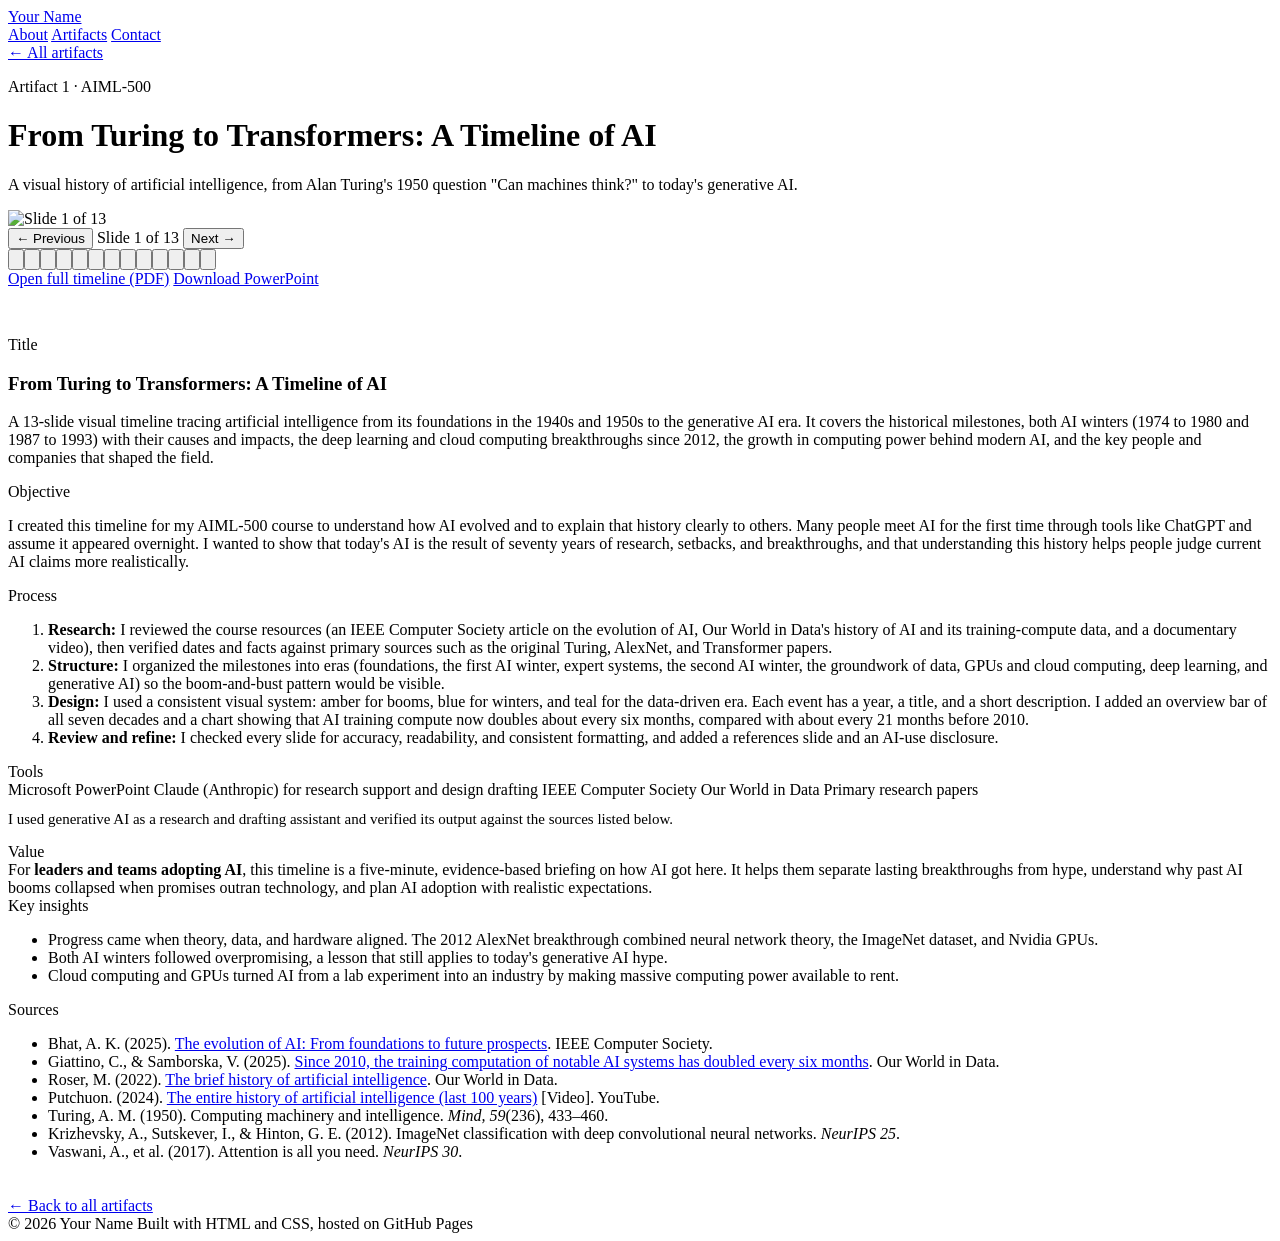
==== ai-timeline.html @ 5d5ebf8d "Add files via upload" ====
<!doctype html>
<html lang="en">
<head>
  <meta charset="utf-8">
  <meta name="viewport" content="width=device-width, initial-scale=1">
  <title>AI Timeline | Portfolio</title>
  <meta name="description" content="Artifact 1: a visual timeline of artificial intelligence from Turing to generative AI, including the AI winters and the deep learning revolution.">
  <link rel="stylesheet" href="../assets/style.css">
</head>
<body>

<header class="site-header">
  <div class="wrap">
    <a class="brand" href="../index.html"><span class="fill">Your Name</span></a>
    <nav class="nav" aria-label="Main">
      <a href="../index.html#about">About</a>
      <a href="../index.html#artifacts" aria-current="page">Artifacts</a>
      <a href="../index.html#contact">Contact</a>
    </nav>
  </div>
</header>

<main>
  <div class="artifact-hero">
    <div class="wrap">
      <div class="crumb"><a href="../index.html#artifacts">&larr; All artifacts</a></div>
      <p class="eyebrow">Artifact 1 · AIML-500</p>
      <h1>From Turing to Transformers: A Timeline of AI</h1>
      <p>A visual history of artificial intelligence, from Alan Turing's 1950 question "Can machines think?" to today's generative AI.</p>
    </div>
  </div>

  <section>
    <div class="wrap">
      <!-- ARTIFACT VISUAL -->
      <div class="viewer" id="viewer">
        <div class="stage"><img id="slide" src="../assets/timeline/slide-01.jpg" alt="Slide 1 of 13"></div>
        <div class="controls">
          <button type="button" id="prev" aria-label="Previous slide">&larr; Previous</button>
          <span class="count" id="count" aria-live="polite">Slide 1 of 13</span>
          <button type="button" id="next" aria-label="Next slide">Next &rarr;</button>
        </div>
        <div class="thumbs" id="thumbs" aria-label="All slides"></div>
      </div>
      <div class="downloads">
        <a class="btn btn-primary" href="../assets/timeline/AI_History_Timeline.pdf" target="_blank" rel="noopener">Open full timeline (PDF)</a>
        <a class="btn btn-light" href="../assets/timeline/AI_History_Timeline.pptx">Download PowerPoint</a>
      </div>

      <div style="margin-top:48px">
        <!-- TITLE -->
        <div class="entry">
          <div class="label">Title</div>
          <div>
            <h3>From Turing to Transformers: A Timeline of AI</h3>
            <p>A 13-slide visual timeline tracing artificial intelligence from its foundations in the 1940s and 1950s to the generative AI era. It covers the historical milestones, both AI winters (1974 to 1980 and 1987 to 1993) with their causes and impacts, the deep learning and cloud computing breakthroughs since 2012, the growth in computing power behind modern AI, and the key people and companies that shaped the field.</p>
          </div>
        </div>

        <!-- OBJECTIVE -->
        <div class="entry">
          <div class="label">Objective</div>
          <div>
            <p>I created this timeline for my AIML-500 course to understand how AI evolved and to explain that history clearly to others. Many people meet AI for the first time through tools like ChatGPT and assume it appeared overnight. I wanted to show that today's AI is the result of seventy years of research, setbacks, and breakthroughs, and that understanding this history helps people judge current AI claims more realistically.</p>
          </div>
        </div>

        <!-- PROCESS -->
        <div class="entry">
          <div class="label">Process</div>
          <div>
            <ol>
              <li><strong>Research:</strong> I reviewed the course resources (an IEEE Computer Society article on the evolution of AI, Our World in Data's history of AI and its training-compute data, and a documentary video), then verified dates and facts against primary sources such as the original Turing, AlexNet, and Transformer papers.</li>
              <li><strong>Structure:</strong> I organized the milestones into eras (foundations, the first AI winter, expert systems, the second AI winter, the groundwork of data, GPUs and cloud computing, deep learning, and generative AI) so the boom-and-bust pattern would be visible.</li>
              <li><strong>Design:</strong> I used a consistent visual system: amber for booms, blue for winters, and teal for the data-driven era. Each event has a year, a title, and a short description. I added an overview bar of all seven decades and a chart showing that AI training compute now doubles about every six months, compared with about every 21 months before 2010.</li>
              <li><strong>Review and refine:</strong> I checked every slide for accuracy, readability, and consistent formatting, and added a references slide and an AI-use disclosure.</li>
            </ol>
          </div>
        </div>

        <!-- TOOLS -->
        <div class="entry">
          <div class="label">Tools</div>
          <div>
            <div class="tools">
              <span>Microsoft PowerPoint</span>
              <span>Claude (Anthropic) for research support and design drafting</span>
              <span>IEEE Computer Society</span>
              <span>Our World in Data</span>
              <span>Primary research papers</span>
            </div>
            <p style="margin-top:12px;font-size:15px;color:var(--muted)">I used generative AI as a research and drafting assistant and verified its output against the sources listed below.</p>
          </div>
        </div>

        <!-- VALUE -->
        <div class="entry">
          <div class="label">Value</div>
          <div>
            <div class="value-box">For <strong>leaders and teams adopting AI</strong>, this timeline is a five-minute, evidence-based briefing on how AI got here. It helps them separate lasting breakthroughs from hype, understand why past AI booms collapsed when promises outran technology, and plan AI adoption with realistic expectations.</div>
          </div>
        </div>

        <!-- KEY INSIGHTS -->
        <div class="entry">
          <div class="label">Key insights</div>
          <div>
            <ul>
              <li>Progress came when theory, data, and hardware aligned. The 2012 AlexNet breakthrough combined neural network theory, the ImageNet dataset, and Nvidia GPUs.</li>
              <li>Both AI winters followed overpromising, a lesson that still applies to today's generative AI hype.</li>
              <li>Cloud computing and GPUs turned AI from a lab experiment into an industry by making massive computing power available to rent.</li>
            </ul>
          </div>
        </div>

        <!-- SOURCES -->
        <div class="entry">
          <div class="label">Sources</div>
          <div>
            <ul class="sources">
              <li>Bhat, A. K. (2025). <a href="https://www.computer.org/publications/tech-news/research/evolution-of-ai" target="_blank" rel="noopener">The evolution of AI: From foundations to future prospects</a>. IEEE Computer Society.</li>
              <li>Giattino, C., &amp; Samborska, V. (2025). <a href="https://ourworldindata.org/data-insights/since-2010-the-training-computation-of-notable-ai-systems-has-doubled-every-six-months" target="_blank" rel="noopener">Since 2010, the training computation of notable AI systems has doubled every six months</a>. Our World in Data.</li>
              <li>Roser, M. (2022). <a href="https://ourworldindata.org/brief-history-of-ai" target="_blank" rel="noopener">The brief history of artificial intelligence</a>. Our World in Data.</li>
              <li>Putchuon. (2024). <a href="https://www.youtube.com/watch?v=mSd9nmPM7Vg" target="_blank" rel="noopener">The entire history of artificial intelligence (last 100 years)</a> [Video]. YouTube.</li>
              <li>Turing, A. M. (1950). Computing machinery and intelligence. <em>Mind, 59</em>(236), 433&ndash;460.</li>
              <li>Krizhevsky, A., Sutskever, I., &amp; Hinton, G. E. (2012). ImageNet classification with deep convolutional neural networks. <em>NeurIPS 25</em>.</li>
              <li>Vaswani, A., et al. (2017). Attention is all you need. <em>NeurIPS 30</em>.</li>
            </ul>
          </div>
        </div>
      </div>

      <div class="btns" style="margin-top:36px">
        <a class="btn btn-light" href="../index.html#artifacts">&larr; Back to all artifacts</a>
      </div>
    </div>
  </section>
</main>

<footer>
  <div class="wrap">
    <span>&copy; 2026 <span class="fill">Your Name</span></span>
    <span>Built with HTML and CSS, hosted on GitHub Pages</span>
  </div>
</footer>

<script>
  (function () {
    var total = 13, i = 0;
    var img = document.getElementById('slide'), count = document.getElementById('count'), thumbs = document.getElementById('thumbs');
    var src = function (n) { return '../assets/timeline/slide-' + String(n + 1).padStart(2, '0') + '.jpg'; };
    for (var n = 0; n < total; n++) {
      var b = document.createElement('button');
      b.type = 'button'; b.setAttribute('aria-label', 'Go to slide ' + (n + 1));
      b.innerHTML = '<img src="' + src(n) + '" alt="" loading="lazy">';
      b.addEventListener('click', (function (k) { return function () { show(k); }; })(n));
      thumbs.appendChild(b);
    }
    function show(n) {
      i = (n + total) % total;
      img.src = src(i); img.alt = 'Slide ' + (i + 1) + ' of ' + total;
      count.textContent = 'Slide ' + (i + 1) + ' of ' + total;
      Array.prototype.forEach.call(thumbs.children, function (t, k) { t.setAttribute('aria-current', k === i ? 'true' : 'false'); });
    }
    document.getElementById('prev').addEventListener('click', function () { show(i - 1); });
    document.getElementById('next').addEventListener('click', function () { show(i + 1); });
    document.addEventListener('keydown', function (e) {
      if (e.key === 'ArrowLeft') show(i - 1);
      if (e.key === 'ArrowRight') show(i + 1);
    });
    show(0);
  })();
</script>
</body>
</html>
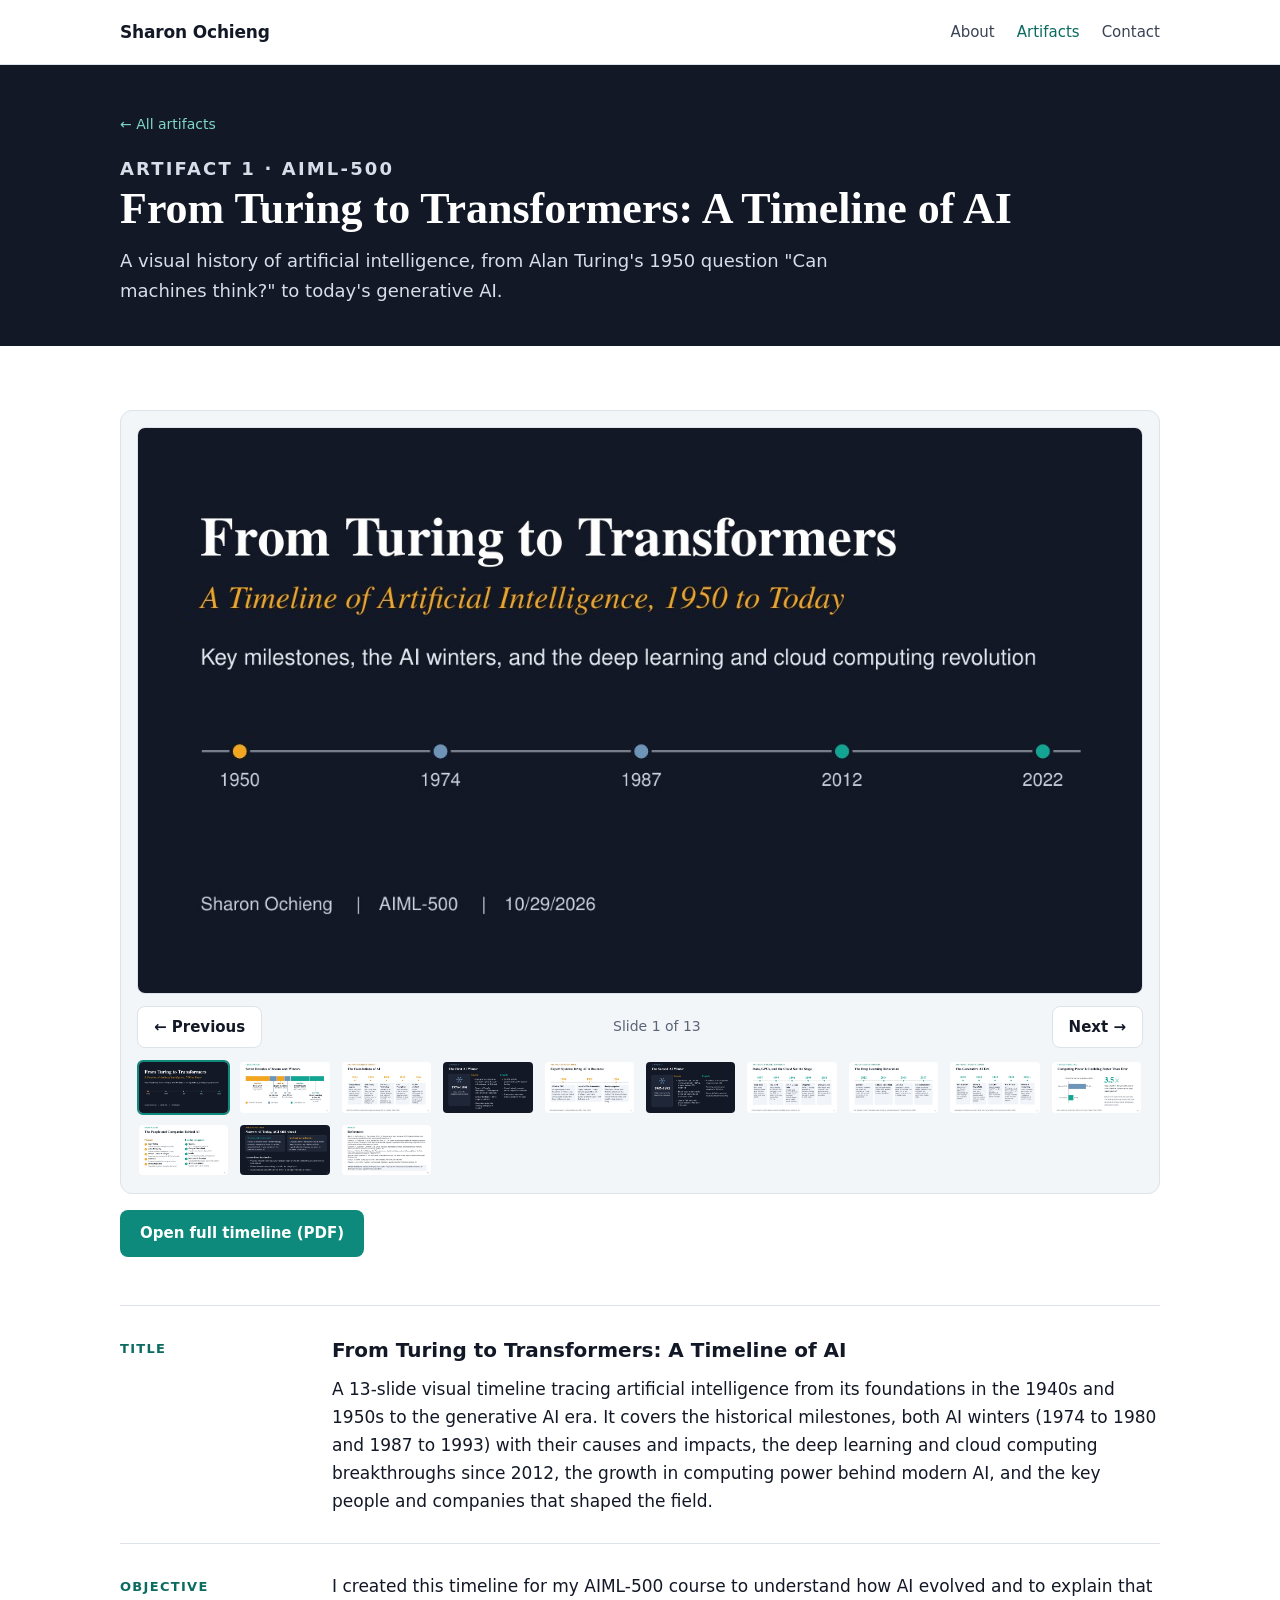
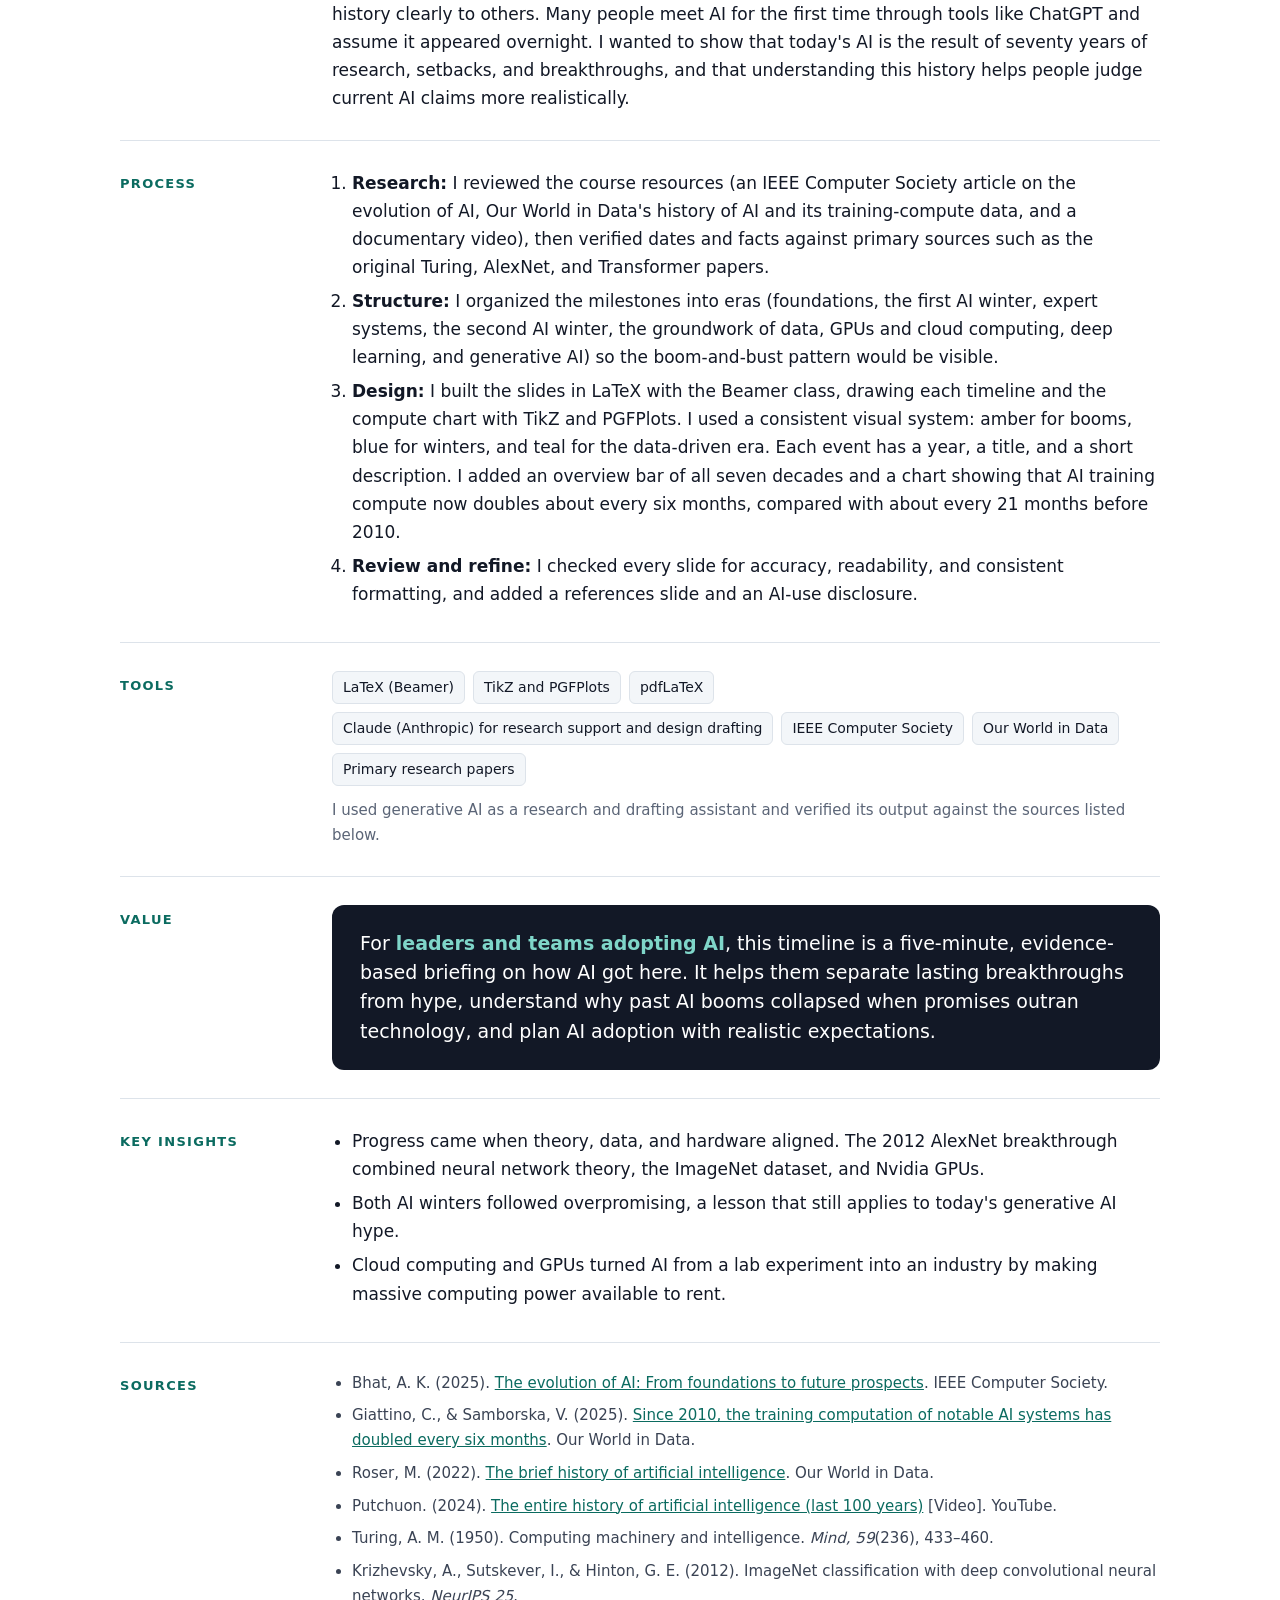
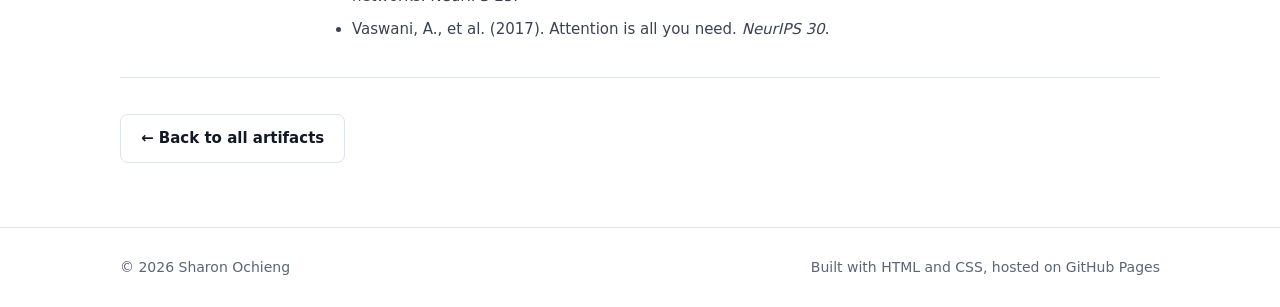
==== commit 12ea5ca2: "Add files via upload" ====
--- a/ai-timeline.html
+++ b/ai-timeline.html
@@ -3,19 +3,19 @@
 <head>
   <meta charset="utf-8">
   <meta name="viewport" content="width=device-width, initial-scale=1">
-  <title>AI Timeline | Portfolio</title>
+  <title>AI Timeline | Sharon Ochieng</title>
   <meta name="description" content="Artifact 1: a visual timeline of artificial intelligence from Turing to generative AI, including the AI winters and the deep learning revolution.">
-  <link rel="stylesheet" href="../assets/style.css">
+  <link rel="stylesheet" href="style.css">
 </head>
 <body>
 
 <header class="site-header">
   <div class="wrap">
-    <a class="brand" href="../index.html"><span class="fill">Your Name</span></a>
+    <a class="brand" href="index.html">Sharon Ochieng</a>
     <nav class="nav" aria-label="Main">
-      <a href="../index.html#about">About</a>
-      <a href="../index.html#artifacts" aria-current="page">Artifacts</a>
-      <a href="../index.html#contact">Contact</a>
+      <a href="index.html#about">About</a>
+      <a href="index.html#artifacts" aria-current="page">Artifacts</a>
+      <a href="index.html#contact">Contact</a>
     </nav>
   </div>
 </header>
@@ -23,7 +23,7 @@
 <main>
   <div class="artifact-hero">
     <div class="wrap">
-      <div class="crumb"><a href="../index.html#artifacts">&larr; All artifacts</a></div>
+      <div class="crumb"><a href="index.html#artifacts">&larr; All artifacts</a></div>
       <p class="eyebrow">Artifact 1 · AIML-500</p>
       <h1>From Turing to Transformers: A Timeline of AI</h1>
       <p>A visual history of artificial intelligence, from Alan Turing's 1950 question "Can machines think?" to today's generative AI.</p>
@@ -34,7 +34,7 @@
     <div class="wrap">
       <!-- ARTIFACT VISUAL -->
       <div class="viewer" id="viewer">
-        <div class="stage"><img id="slide" src="../assets/timeline/slide-01.jpg" alt="Slide 1 of 13"></div>
+        <div class="stage"><img id="slide" src="slide-01.jpg" alt="Slide 1 of 13"></div>
         <div class="controls">
           <button type="button" id="prev" aria-label="Previous slide">&larr; Previous</button>
           <span class="count" id="count" aria-live="polite">Slide 1 of 13</span>
@@ -43,8 +43,7 @@
         <div class="thumbs" id="thumbs" aria-label="All slides"></div>
       </div>
       <div class="downloads">
-        <a class="btn btn-primary" href="../assets/timeline/AI_History_Timeline.pdf" target="_blank" rel="noopener">Open full timeline (PDF)</a>
-        <a class="btn btn-light" href="../assets/timeline/AI_History_Timeline.pptx">Download PowerPoint</a>
+        <a class="btn btn-primary" href="AI_Timeline_slides_1.pdf" target="_blank" rel="noopener">Open full timeline (PDF)</a>
       </div>
 
       <div style="margin-top:48px">
@@ -72,7 +71,7 @@
             <ol>
               <li><strong>Research:</strong> I reviewed the course resources (an IEEE Computer Society article on the evolution of AI, Our World in Data's history of AI and its training-compute data, and a documentary video), then verified dates and facts against primary sources such as the original Turing, AlexNet, and Transformer papers.</li>
               <li><strong>Structure:</strong> I organized the milestones into eras (foundations, the first AI winter, expert systems, the second AI winter, the groundwork of data, GPUs and cloud computing, deep learning, and generative AI) so the boom-and-bust pattern would be visible.</li>
-              <li><strong>Design:</strong> I used a consistent visual system: amber for booms, blue for winters, and teal for the data-driven era. Each event has a year, a title, and a short description. I added an overview bar of all seven decades and a chart showing that AI training compute now doubles about every six months, compared with about every 21 months before 2010.</li>
+              <li><strong>Design:</strong> I built the slides in LaTeX with the Beamer class, drawing each timeline and the compute chart with TikZ and PGFPlots. I used a consistent visual system: amber for booms, blue for winters, and teal for the data-driven era. Each event has a year, a title, and a short description. I added an overview bar of all seven decades and a chart showing that AI training compute now doubles about every six months, compared with about every 21 months before 2010.</li>
               <li><strong>Review and refine:</strong> I checked every slide for accuracy, readability, and consistent formatting, and added a references slide and an AI-use disclosure.</li>
             </ol>
           </div>
@@ -83,7 +82,9 @@
           <div class="label">Tools</div>
           <div>
             <div class="tools">
-              <span>Microsoft PowerPoint</span>
+              <span>LaTeX (Beamer)</span>
+              <span>TikZ and PGFPlots</span>
+              <span>pdfLaTeX</span>
               <span>Claude (Anthropic) for research support and design drafting</span>
               <span>IEEE Computer Society</span>
               <span>Our World in Data</span>
@@ -131,7 +132,7 @@
       </div>
 
       <div class="btns" style="margin-top:36px">
-        <a class="btn btn-light" href="../index.html#artifacts">&larr; Back to all artifacts</a>
+        <a class="btn btn-light" href="index.html#artifacts">&larr; Back to all artifacts</a>
       </div>
     </div>
   </section>
@@ -139,7 +140,7 @@
 
 <footer>
   <div class="wrap">
-    <span>&copy; 2026 <span class="fill">Your Name</span></span>
+    <span>&copy; 2026 Sharon Ochieng</span>
     <span>Built with HTML and CSS, hosted on GitHub Pages</span>
   </div>
 </footer>
@@ -148,7 +149,7 @@
   (function () {
     var total = 13, i = 0;
     var img = document.getElementById('slide'), count = document.getElementById('count'), thumbs = document.getElementById('thumbs');
-    var src = function (n) { return '../assets/timeline/slide-' + String(n + 1).padStart(2, '0') + '.jpg'; };
+    var src = function (n) { return 'slide-' + String(n + 1).padStart(2, '0') + '.jpg'; };
     for (var n = 0; n < total; n++) {
       var b = document.createElement('button');
       b.type = 'button'; b.setAttribute('aria-label', 'Go to slide ' + (n + 1));
--- a/style.css
+++ b/style.css
@@ -0,0 +1,119 @@
+:root {
+  --ink: #121826;
+  --ink-soft: #3a4354;
+  --muted: #5b6577;
+  --line: #dde3ea;
+  --paper: #ffffff;
+  --mist: #f3f6f9;
+  --teal: #0e8a7c;
+  --teal-dark: #0b6b60;
+  --amber: #c9860f;
+  --max: 1080px;
+}
+* { box-sizing: border-box; }
+html { scroll-behavior: smooth; }
+body {
+  margin: 0; background: var(--paper); color: var(--ink);
+  font-family: "Inter", system-ui, -apple-system, "Segoe UI", Roboto, Arial, sans-serif;
+  font-size: 17px; line-height: 1.65;
+}
+img { max-width: 100%; display: block; }
+a { color: var(--teal-dark); }
+a:hover { color: var(--teal); }
+.wrap { max-width: var(--max); margin: 0 auto; padding: 0 20px; }
+
+/* ---- header ---- */
+.site-header { border-bottom: 1px solid var(--line); background: var(--paper); position: sticky; top: 0; z-index: 10; }
+.site-header .wrap { display: flex; align-items: center; justify-content: space-between; gap: 16px; min-height: 64px; flex-wrap: wrap; }
+.brand { font-weight: 700; text-decoration: none; color: var(--ink); letter-spacing: -0.01em; }
+.nav { display: flex; gap: 22px; flex-wrap: wrap; }
+.nav a { text-decoration: none; color: var(--ink-soft); font-size: 15px; font-weight: 500; }
+.nav a:hover, .nav a[aria-current="page"] { color: var(--teal-dark); }
+
+/* ---- hero ---- */
+.hero { background: var(--ink); color: #fff; padding: 72px 0 64px; }
+.eyebrow { text-transform: uppercase; letter-spacing: 0.12em; font-size: 13px; font-weight: 700; color: #7fd6c9; margin: 0 0 12px; }
+.hero h1 { font-family: Georgia, "Times New Roman", serif; font-size: clamp(34px, 5vw, 52px); line-height: 1.15; margin: 0 0 18px; letter-spacing: -0.01em; }
+.hero .vp { font-size: clamp(18px, 2.2vw, 22px); color: #d8dee8; max-width: 760px; margin: 0 0 28px; }
+.btns { display: flex; gap: 12px; flex-wrap: wrap; }
+.btn { display: inline-block; padding: 11px 20px; border-radius: 8px; font-weight: 600; font-size: 15px; text-decoration: none; }
+.btn-primary { background: var(--teal); color: #fff; }
+.btn-primary:hover { background: var(--teal-dark); color: #fff; }
+.btn-ghost { border: 1px solid #5b6577; color: #fff; }
+.btn-ghost:hover { border-color: #fff; color: #fff; }
+.btn-light { border: 1px solid var(--line); color: var(--ink); background: #fff; }
+.btn-light:hover { border-color: var(--teal); color: var(--teal-dark); }
+
+/* ---- sections ---- */
+section { padding: 64px 0; }
+section.alt { background: var(--mist); }
+h2 { font-family: Georgia, "Times New Roman", serif; font-size: 32px; line-height: 1.2; margin: 0 0 20px; letter-spacing: -0.01em; }
+h3 { font-size: 20px; margin: 0 0 8px; }
+.lead { font-size: 19px; color: var(--ink-soft); max-width: 760px; }
+.two-col { display: grid; grid-template-columns: 1.4fr 1fr; gap: 48px; align-items: start; }
+.facts { list-style: none; padding: 0; margin: 0; border-top: 1px solid var(--line); }
+.facts li { padding: 12px 0; border-bottom: 1px solid var(--line); display: flex; gap: 12px; }
+.facts b { min-width: 110px; color: var(--muted); font-weight: 600; font-size: 14px; text-transform: uppercase; letter-spacing: 0.05em; padding-top: 2px; }
+.skills { display: flex; flex-wrap: wrap; gap: 8px; margin-top: 16px; }
+.skills span { background: #fff; border: 1px solid var(--line); border-radius: 999px; padding: 4px 12px; font-size: 14px; color: var(--ink-soft); }
+
+/* ---- artifact cards ---- */
+.grid { display: grid; grid-template-columns: repeat(auto-fill, minmax(300px, 1fr)); gap: 24px; }
+.card { background: #fff; border: 1px solid var(--line); border-radius: 12px; overflow: hidden; display: flex; flex-direction: column; transition: box-shadow .2s, transform .2s; }
+.card:hover { box-shadow: 0 10px 30px rgba(18,24,38,.10); transform: translateY(-2px); }
+.card img { aspect-ratio: 16/9; object-fit: cover; border-bottom: 1px solid var(--line); }
+.card .body { padding: 20px; display: flex; flex-direction: column; gap: 8px; flex: 1; }
+.tag { font-size: 12px; font-weight: 700; text-transform: uppercase; letter-spacing: 0.08em; color: var(--teal-dark); }
+.card p { margin: 0; color: var(--ink-soft); font-size: 15px; }
+.card .more { margin-top: auto; padding-top: 8px; font-weight: 600; font-size: 15px; text-decoration: none; }
+.card.soon { border-style: dashed; background: transparent; justify-content: center; align-items: center; text-align: center; min-height: 220px; color: var(--muted); padding: 24px; }
+
+/* ---- artifact page ---- */
+.artifact-hero { background: var(--ink); color: #fff; padding: 48px 0 40px; }
+.artifact-hero h1 { font-family: Georgia, "Times New Roman", serif; font-size: clamp(30px, 4.5vw, 44px); line-height: 1.15; margin: 0 0 12px; }
+.artifact-hero p { color: #d8dee8; margin: 0; max-width: 760px; font-size: 18px; }
+.crumb { font-size: 14px; margin-bottom: 18px; }
+.crumb a { color: #7fd6c9; text-decoration: none; }
+.viewer { background: var(--mist); border: 1px solid var(--line); border-radius: 12px; padding: 16px; }
+.viewer .stage { position: relative; background: #fff; border-radius: 8px; overflow: hidden; border: 1px solid var(--line); }
+.viewer .stage img { width: 100%; aspect-ratio: 16/9; object-fit: contain; }
+.viewer .controls { display: flex; align-items: center; justify-content: space-between; gap: 12px; margin-top: 12px; flex-wrap: wrap; }
+.viewer button { font: inherit; font-size: 15px; font-weight: 600; padding: 8px 16px; border-radius: 8px; border: 1px solid var(--line); background: #fff; color: var(--ink); cursor: pointer; }
+.viewer button:hover { border-color: var(--teal); color: var(--teal-dark); }
+.viewer .count { font-size: 14px; color: var(--muted); }
+.thumbs { display: grid; grid-template-columns: repeat(auto-fill, minmax(92px, 1fr)); gap: 8px; margin-top: 12px; }
+.thumbs button { padding: 0; border: 2px solid transparent; border-radius: 6px; overflow: hidden; background: none; }
+.thumbs button[aria-current="true"] { border-color: var(--teal); }
+.downloads { display: flex; gap: 12px; flex-wrap: wrap; margin-top: 16px; }
+
+.entry { display: grid; grid-template-columns: 180px 1fr; gap: 0 32px; border-top: 1px solid var(--line); padding: 28px 0; }
+.entry:last-of-type { border-bottom: 1px solid var(--line); }
+.entry .label { font-size: 13px; font-weight: 700; text-transform: uppercase; letter-spacing: 0.1em; color: var(--teal-dark); padding-top: 4px; }
+.entry p { margin: 0 0 12px; }
+.entry p:last-child { margin-bottom: 0; }
+.entry ol, .entry ul { margin: 0; padding-left: 20px; }
+.entry li { margin-bottom: 6px; }
+.value-box { background: var(--ink); color: #fff; border-radius: 12px; padding: 24px 28px; font-size: 19px; line-height: 1.55; }
+.value-box strong { color: #7fd6c9; }
+.tools { display: flex; flex-wrap: wrap; gap: 8px; }
+.tools span { background: var(--mist); border: 1px solid var(--line); border-radius: 6px; padding: 4px 10px; font-size: 14px; }
+.sources { font-size: 15px; color: var(--ink-soft); }
+.sources li { margin-bottom: 8px; }
+
+/* placeholder text the owner must replace before publishing */
+.fill { background: #fff3c4; color: #5a4300; padding: 0 4px; border-radius: 3px; }
+.hero .fill, .artifact-hero .fill { background: #fff3c4; color: #5a4300; }
+
+footer { border-top: 1px solid var(--line); padding: 28px 0; font-size: 14px; color: var(--muted); }
+footer .wrap { display: flex; justify-content: space-between; gap: 16px; flex-wrap: wrap; }
+
+@media (max-width: 760px) {
+  body { font-size: 16px; }
+  .wrap { padding: 0 16px; }
+  .hero { padding: 48px 0 44px; }
+  section { padding: 44px 0; }
+  .two-col { grid-template-columns: 1fr; gap: 28px; }
+  .entry { grid-template-columns: 1fr; gap: 8px; padding: 22px 0; }
+  .nav { gap: 14px; }
+  h2 { font-size: 26px; }
+}
